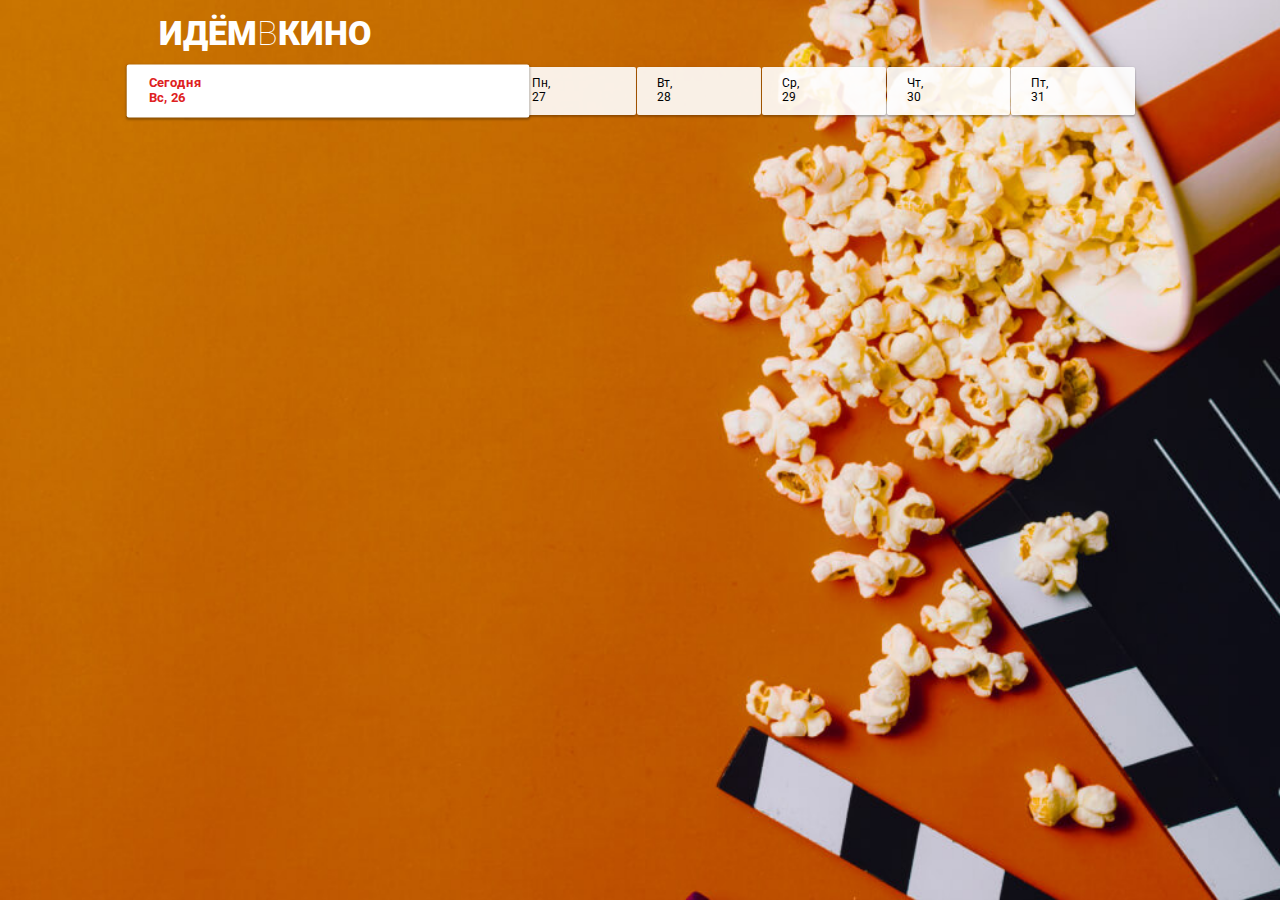
==== index.html @ 924fccc5 "first edition" ====
<!DOCTYPE html>
<html lang="ru">

<head>
  <meta charset="UTF-8">
  <meta name="viewport" content="width=device-width, initial-scale=1.0">
  <meta http-equiv="X-UA-Compatible" content="ie=edge">
  <title>ИдёмВКино</title>
  <link rel="stylesheet" href="css/normalize.css">
  <link rel="stylesheet" href="css/styles.css">
  <link href="https://fonts.googleapis.com/css?family=Roboto:100,300,400,500,700,900&amp;subset=cyrillic,cyrillic-ext,latin-ext" rel="stylesheet">
</head>

<body>
  <header class="page-header">
    <h1 class="page-header__title">Идём<span>в</span>кино</h1>
  </header>
  
  <nav class="page-nav">
    <a class="page-nav__day page-nav__day_today" href="#">
      <span class="page-nav__day-week">Пн</span><span class="page-nav__day-number">31</span>
    </a>
    <a class="page-nav__day" href="#">
      <span class="page-nav__day-week">Вт</span><span class="page-nav__day-number">1</span>
    </a>
    <a class="page-nav__day page-nav__day_chosen" href="#">
      <span class="page-nav__day-week">Ср</span><span class="page-nav__day-number">2</span>
    </a>
    <a class="page-nav__day" href="#">
      <span class="page-nav__day-week">Чт</span><span class="page-nav__day-number">3</span>
    </a>
    <a class="page-nav__day" href="#">
      <span class="page-nav__day-week">Пт</span><span class="page-nav__day-number">4</span>
    </a>
    <a class="page-nav__day page-nav__day_weekend" href="#">
      <span class="page-nav__day-week">Сб</span><span class="page-nav__day-number">5</span>
    </a>
  </nav>
  
  <main>
    <!--  <section class="movie">
      <div class="movie__info">
        <div class="movie__poster">
          <img class="movie__poster-image" alt="Звёздные войны постер" src="i/poster1.jpg">
        </div>
        <div class="movie__description">
          <h2 class="movie__title">Звёздные войны XXIII: Атака клонированных клонов</h2>
          <p class="movie__synopsis">Две сотни лет назад малороссийские хутора разоряла шайка нехристей-ляхов во главе с могущественным колдуном.</p>
          <p class="movie__data">
            <span class="movie__data-duration">130 минут</span>
            <span class="movie__data-origin">США</span>
          </p>
        </div>
      </div>  
      
      <div class="movie-seances__hall">
        <h3 class="movie-seances__hall-title">Зал 1</h3>
        <ul class="movie-seances__list">
          <li class="movie-seances__time-block"><a class="movie-seances__time" href="hall.html">10:20</a></li>
          <li class="movie-seances__time-block"><a class="movie-seances__time" href="hall.html">14:10</a></li>
          <li class="movie-seances__time-block"><a class="movie-seances__time" href="hall.html">18:40</a></li>
          <li class="movie-seances__time-block"><a class="movie-seances__time" href="hall.html">22:00</a></li>
        </ul>
      </div>
      <div class="movie-seances__hall">
        <h3 class="movie-seances__hall-title">Зал 2</h3>
        <ul class="movie-seances__list">
          <li class="movie-seances__time-block"><a class="movie-seances__time" href="hall.html">11:15</a></li>
          <li class="movie-seances__time-block"><a class="movie-seances__time" href="hall.html">14:40</a></li>
          <li class="movie-seances__time-block"><a class="movie-seances__time" href="hall.html">16:00</a></li>
          <li class="movie-seances__time-block"><a class="movie-seances__time" href="hall.html">18:30</a></li>
          <li class="movie-seances__time-block"><a class="movie-seances__time" href="hall.html">21:00</a></li>
          <li class="movie-seances__time-block"><a class="movie-seances__time" href="hall.html">23:30</a></li>     
        </ul>
      </div>      
    </section>
    
    <section class="movie">
      <div class="movie__info">      
        <div class="movie__poster">
          <img class="movie__poster-image" alt="Альфа постер" src="i/poster2.jpg">
        </div>
        <div class="movie__description">        
          <h2 class="movie__title">Альфа</h2>
          <p class="movie__synopsis">20 тысяч лет назад Земля была холодным и неуютным местом, в котором смерть подстерегала человека на каждом шагу.</p>
          <p class="movie__data">
            <span class="movie__data-duration">96 минут</span>
            <span class="movie__data-origin">Франция</span>
          </p>
        </div>    
      </div>  
      <div class="movie-seances__hall">
        <h3 class="movie-seances__hall-title">Зал 1</h3>
        <ul class="movie-seances__list">
          <li class="movie-seances__time-block"><a class="movie-seances__time" href="hall.html">10:20</a></li>
          <li class="movie-seances__time-block"><a class="movie-seances__time" href="hall.html">14:10</a></li>
          <li class="movie-seances__time-block"><a class="movie-seances__time" href="hall.html">18:40</a></li>
          <li class="movie-seances__time-block"><a class="movie-seances__time" href="hall.html">22:00</a></li>
        </ul>
      </div>
      <div class="movie-seances__hall">
        <h3 class="movie-seances__hall-title">Зал 2</h3>
        <ul class="movie-seances__list">
          <li class="movie-seances__time-block"><a class="movie-seances__time" href="hall.html">11:15</a></li>
          <li class="movie-seances__time-block"><a class="movie-seances__time" href="hall.html">14:40</a></li>
          <li class="movie-seances__time-block"><a class="movie-seances__time" href="hall.html">16:00</a></li>
          <li class="movie-seances__time-block"><a class="movie-seances__time" href="hall.html">18:30</a></li>
          <li class="movie-seances__time-block"><a class="movie-seances__time" href="hall.html">21:00</a></li>
          <li class="movie-seances__time-block"><a class="movie-seances__time" href="hall.html">23:30</a></li>     
        </ul>
      </div>      
    </section>   
    
    <section class="movie">
      <div class="movie__info">      
        <div class="movie__poster">
          <img class="movie__poster-image" alt="Хищник постер" src="i/poster2.jpg">
        </div>
        <div class="movie__description">        
          <h2 class="movie__title">Хищник</h2>
          <p class="movie__synopsis">Самые опасные хищники Вселенной, прибыв из глубин космоса, высаживаются на улицах маленького городка, чтобы начать свою кровавую охоту. Генетически модернизировав себя с помощью ДНК других видов, охотники стали ещё сильнее, умнее и беспощаднее.</p>
          <p class="movie__data">
            <span class="movie__data-duration">101 минута</span>
            <span class="movie__data-origin">Канада, США</span>
          </p>
        </div>    
      </div>  
      <div class="movie-seances__hall">
        <h3 class="movie-seances__hall-title">Зал 1</h3>
        <ul class="movie-seances__list">
          <li class="movie-seances__time-block"><a class="movie-seances__time" href="hall.html">09:00</a></li>
          <li class="movie-seances__time-block"><a class="movie-seances__time" href="hall.html">10:10</a></li>
          <li class="movie-seances__time-block"><a class="movie-seances__time" href="hall.html">12:55</a></li>
          <li class="movie-seances__time-block"><a class="movie-seances__time" href="hall.html">14:15</a></li>
          <li class="movie-seances__time-block"><a class="movie-seances__time" href="hall.html">14:50</a></li>
          <li class="movie-seances__time-block"><a class="movie-seances__time" href="hall.html">16:30</a></li>
          <li class="movie-seances__time-block"><a class="movie-seances__time" href="hall.html">18:00</a></li>
          <li class="movie-seances__time-block"><a class="movie-seances__time" href="hall.html">18:50</a></li>
          <li class="movie-seances__time-block"><a class="movie-seances__time" href="hall.html">19:50</a></li>
          <li class="movie-seances__time-block"><a class="movie-seances__time" href="hall.html">20:55</a></li>
          <li class="movie-seances__time-block"><a class="movie-seances__time" href="hall.html">22:00</a></li>
        </ul>
      </div>     
    </section>      -->
    
  </main>
  <script src="js/createRequest.js"></script>
  <script src="js/index.js"></script>
</body>
</html>
---- css/styles.css ----
@charset "UTF-8";
* {
  margin: 0;
  padding: 0;
  box-sizing: border-box;
}

html {
  font-family: "Roboto", sans-serif;
  font-size: 62.5%;
}

body {
  background-image: url("../i/background.jpg");
  background-size: cover;
  background-attachment: fixed;
  background-position: right;
}

.page-header {
  padding: 1.4rem;
}

.page-header__title {
  margin: 0;
  font-weight: 900;
  font-size: 3.4rem;
  color: #FFFFFF;
  text-transform: uppercase;
}
.page-header__title span {
  font-weight: 100;
}

/* ~~~~~~~~~~~~ Главная ~~~~~~~~~~~~ */
.page-nav {
  position: sticky;
  top: 2px;
  padding-bottom: 1rem;
  display: flex;
  flex-wrap: nowrap;
  align-items: stretch;
  color: #000000;
  z-index: 10;
}
.page-nav .page-nav__day {
  flex-basis: calc(100% / 8);
  font-size: 1.2rem;
  padding: 1rem;
  background: rgba(255, 255, 255, 0.9);
  box-shadow: 0px 2px 2px rgba(0, 0, 0, 0.24), 0px 0px 2px rgba(0, 0, 0, 0.12);
  border-radius: 2px;
  text-decoration: none;
  color: #000000;
}
.page-nav .page-nav__day + .page-nav__day {
  margin-left: 1px;
}
.page-nav .page-nav__day .page-nav__day-week::after {
  content: ',';
}
.page-nav .page-nav__day .page-nav__day-number::before {
  content: ' ';
}
.page-nav .page-nav__day .page-nav__day-week, .page-nav .page-nav__day .page-nav__day-number {
  display: block;
}
.page-nav .page-nav__day_chosen {
  flex-grow: 1;
  background-color: #FFFFFF;
  font-weight: 700;
  transform: scale(1.1);
}
.page-nav .page-nav__day_weekend {
  color: #DE2121;
}
.page-nav .page-nav__day_next {
  text-align: center;
}
.page-nav .page-nav__day_next::before {
  content: '>';
  font-family: monospace;
  font-weight: 700;
  font-size: 2.4rem;
}
.page-nav .page-nav__day_today .page-nav__day-week::before {
  content: 'Сегодня';
  display: block;
}
.page-nav .page-nav__day_today .page-nav__day-week, .page-nav .page-nav__day_today .page-nav__day-number {
  display: inline;
}

.movie {
  position: relative;
  padding: 1.5rem;
  margin-top: 3rem;
  background: rgba(241, 235, 230, 0.95);
  color: #000000;
}
.movie .movie__info {
  display: flex;
}
.movie .movie__poster {
  position: relative;
  width: 12.5rem;
  height: 17.5rem;
  /*    left: 1.5rem;
      top: -1.5rem;*/
}
.movie .movie__poster .movie__poster-image {
  position: relative;
  top: -3rem;
  width: 12.5rem;
  height: 17.5rem;
}
.movie .movie__poster::after {
  content: '';
  display: block;
  position: absolute;
  right: -0.7rem;
  top: -3rem;
  border: 1.5rem solid transparent;
  border-bottom: 0 solid transparent;
  border-right: 0 solid transparent;
  border-left: 0.7rem solid #772720;
}
.movie .movie__description {
  flex-grow: 1;
  padding-left: 1.5rem;
}
.movie .movie__title {
  font-weight: 700;
  font-size: 1.6rem;
}
.movie .movie__synopsis {
  font-size: 1.4rem;
  margin-top: 1rem;
}
.movie .movie__data {
  font-size: 1.4rem;
  font-weight: 300;
  margin-top: 1rem;
}
.movie .movie-seances__hall + .movie-seances__hall {
  margin-top: 2rem;
}
.movie .movie-seances__hall .movie-seances__hall-title {
  font-weight: 700;
  font-size: 1.6rem;
}
.movie .movie-seances__hall .movie-seances__list {
  margin-top: 0.7rem;
  font-size: 0;
}
.movie .movie-seances__hall .movie-seances__time-block {
  display: inline-block;
  margin-bottom: 4px;
}
.movie .movie-seances__hall .movie-seances__time-block:nth-last-of-type(n + 1) {
  margin-right: 4px;
}
.movie .movie-seances__hall .movie-seances__time {
  display: block;
  padding: 8px;
  box-shadow: 0px 2px 2px rgba(0, 0, 0, 0.24), 0px 0px 2px rgba(0, 0, 0, 0.12);
  border-radius: 2px;
  background-color: #FFFFFF;
  color: #000000;
  text-decoration: none;
  font-size: 1.5rem;
}

/* ~~~~~~~~~~~~ Кинозал ~~~~~~~~~~~~ */
.acceptin-button {
  display: block;
  margin: 3rem auto 0;
  box-shadow: 0px 3px 3px rgba(0, 0, 0, 0.24), 0px 0px 3px rgba(0, 0, 0, 0.12);
  border-radius: 3px;
  border: none;
  padding: 12px 57px;
  text-transform: uppercase;
  font-weight: 500;
  font-size: 1.4rem;
  background-color: #16A6AF;
  color: #FFFFFF;
}

.buying {
  background-color: rgba(241, 235, 230, 0.95);
  padding-bottom: 3rem;
}

.buying__info {
  display: flex;
  align-items: center;
  justify-content: space-between;
  padding: 1.5rem;
}
.buying__info .buying__info-description {
  padding-right: 1.5rem;
}
.buying__info .buying__info-title, .buying__info .buying__info-hall {
  font-size: 1.6rem;
  font-weight: 700;
}
.buying__info .buying__info-start {
  font-size: 1.4rem;
  font-weight: 300;
  margin: 0.7rem 0;
}
.buying__info .buying__info-hint {
  position: relative;
  font-weight: 300;
  font-size: 1.4rem;
  text-align: center;
}
.buying__info .buying__info-hint p {
  position: relative;
  width: 10rem;
}
.buying__info .buying__info-hint p::before {
  content: '';
  position: absolute;
  left: -1rem;
  top: calc(50% - 1.6rem);
  display: block;
  width: 2.4rem;
  height: 3.2rem;
  background-image: url(../i/hint.png);
  background-size: 2.4rem 3.2rem;
}

.conf-step {
  text-align: center;
  background-color: #171D24;
  padding: 1.5rem 3rem 1.5rem;
}

.conf-step__wrapper {
  font-size: 0;
  display: inline-block;
  background-image: url(../i/screen.png);
  background-position: top;
  background-repeat: no-repeat;
  background-size: 100%;
  padding-top: 3rem;
}
.conf-step__wrapper::before {
  content: '';
}

.conf-step__row + .conf-step__row {
  margin-top: 4px;
}

.conf-step__chair {
  display: inline-block;
  vertical-align: middle;
  width: 2rem;
  height: 2rem;
  border: 1px solid #525252;
  box-sizing: border-box;
  border-radius: 4px;
}
.conf-step__chair:not(:first-of-type) {
  margin-left: 4px;
}

.conf-step__chair_disabled {
  opacity: 0;
}

.conf-step__chair_standart {
  background-color: #FFFFFF;
}

.conf-step__chair_vip {
  background-color: #F9953A;
}

.conf-step__chair_taken {
  background-color: transparent;
}

.conf-step__chair_selected {
  background-color: #25C4CE;
  box-shadow: 0px 0px 4px #16A6AF;
  transform: scale(1.2);
}

.conf-step__legend {
  padding-top: 3rem;
  font-size: 1.4rem;
  font-weight: 300;
  color: #FFFFFF;
  display: flex;
  flex-wrap: nowrap;
  text-align: left;
}
.conf-step__legend .col {
  max-width: 25rem;
}
.conf-step__legend .col:first-of-type {
  padding-right: 1.5rem;
  margin-left: auto;
}
.conf-step__legend .col:last-of-type {
  margin-right: auto;
}
.conf-step__legend .conf-step__legend-price + .conf-step__legend-price {
  margin-top: 1rem;
}

/* ~~~~~~~~~~~~ Билет ~~~~~~~~~~~~ */
.tichet__check, .ticket__info-wrapper {
  padding-left: 1.5rem;
  padding-right: 1.5rem;
  background-color: rgba(241, 235, 230, 0.95);
}

.tichet__check {
  position: relative;
  padding-top: 2.5rem;
  padding-bottom: 2.5rem;
}
.tichet__check::before {
  content: '';
  display: block;
  position: absolute;
  top: -3px;
  left: 0;
  right: 0;
  height: 3px;
  background-image: url(../i/border-top.png);
  background-size: 10px 3px;
}
.tichet__check::after {
  content: '';
  display: block;
  position: absolute;
  bottom: -3px;
  left: 0;
  right: 0;
  height: 3px;
  background-image: url(../i/border-bottom.png);
  background-size: 10px 3px;
}

.ticket__info-wrapper {
  position: relative;
  margin-top: 6px;
  padding-top: 2rem;
  padding-bottom: 3rem;
}
.ticket__info-wrapper::before {
  content: '';
  display: block;
  position: absolute;
  top: -3px;
  left: 0;
  right: 0;
  height: 3px;
  background-image: url(../i/border-top.png);
  background-size: 10px 3px;
}
.ticket__info-wrapper::after {
  content: '';
  display: block;
  position: absolute;
  bottom: -3px;
  left: 0;
  right: 0;
  height: 3px;
  background-image: url(../i/border-bottom.png);
  background-size: 10px 3px;
}

.ticket__check-title {
  font-weight: 700;
  font-size: 2.2rem;
  text-transform: uppercase;
  color: #C76F00;
}

.ticket__info {
  font-size: 1.6rem;
  color: #000000;
}
.ticket__info + .ticket__info {
  margin-top: 1rem;
}

.ticket__details {
  font-weight: 700;
}

.ticket__hint {
  font-weight: 300;
  font-size: 1.4rem;
  margin-top: 3rem;
}
.ticket__hint + .ticket__hint {
  margin-top: 1rem;
}

.ticket__info-qr {
  display: block;
  margin: 3rem auto 0;
  width: 20rem;
  height: 20rem;
}

@media screen and (min-width: 479px) {
  .page-nav .page-nav__day {
    padding: 1rem 2rem;
  }
}
@media screen and (min-width: 990px) {
  .page-header, nav, main {
    width: 990px;
    margin: auto;
  }

  .movie, .buying {
    border-radius: 2px;
  }

  .buying__info-hint {
    display: none;
  }
}

/*================================================================*/

.movie .movie-seances__hall .acceptin-button-disabled {
 background-color: #888888;
 pointer-events: none
}

.acceptin-button:disabled {
  background-color: #888888;
  pointer-events: none
 }

 @media screen and (max-width: 478px) {
  .movie__info {
    flex-direction: column;
    margin-bottom: 2rem;
  }
}
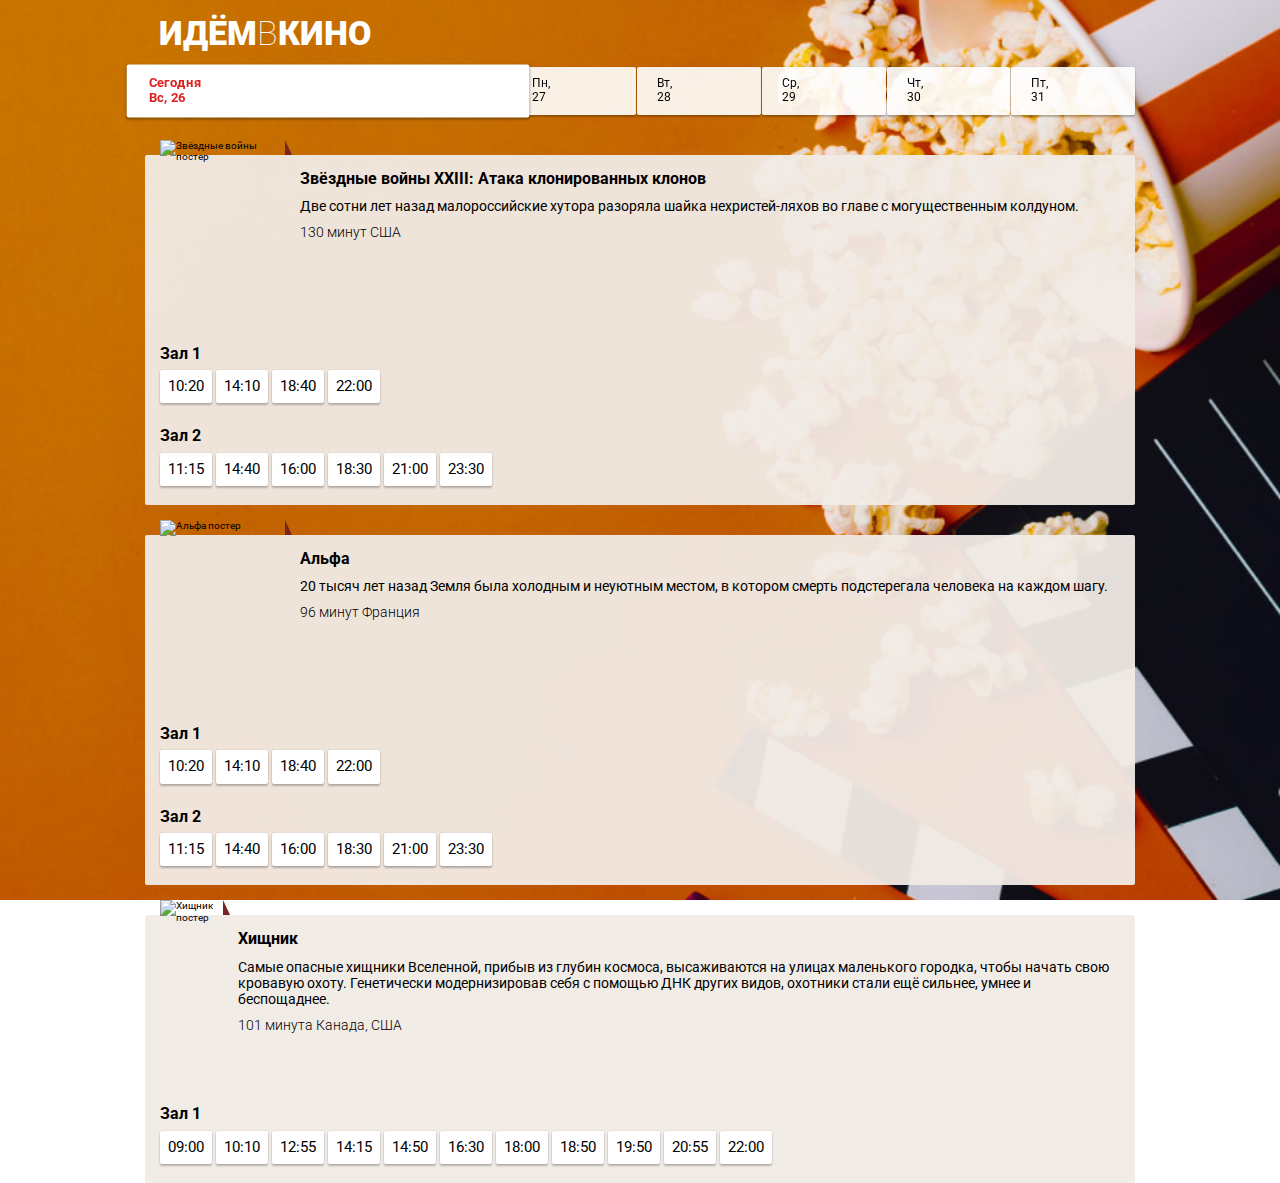
==== commit c4565022: "First Edition" ====
--- a/index.html
+++ b/index.html
@@ -38,7 +38,7 @@
   </nav>
   
   <main>
-    <!--  <section class="movie">
+    <section class="movie">
       <div class="movie__info">
         <div class="movie__poster">
           <img class="movie__poster-image" alt="Звёздные войны постер" src="i/poster1.jpg">
@@ -141,8 +141,7 @@
           <li class="movie-seances__time-block"><a class="movie-seances__time" href="hall.html">22:00</a></li>
         </ul>
       </div>     
-    </section>      -->
-    
+    </section>
   </main>
   <script src="js/createRequest.js"></script>
   <script src="js/index.js"></script>
--- a/css/styles.css
+++ b/css/styles.css
@@ -448,4 +448,10 @@
     flex-direction: column;
     margin-bottom: 2rem;
   }
-}
+  .conf-step__wrapper {
+    white-space: nowrap;
+  }
+  .movie__poster {
+    margin: 0 auto;
+  }
+}
